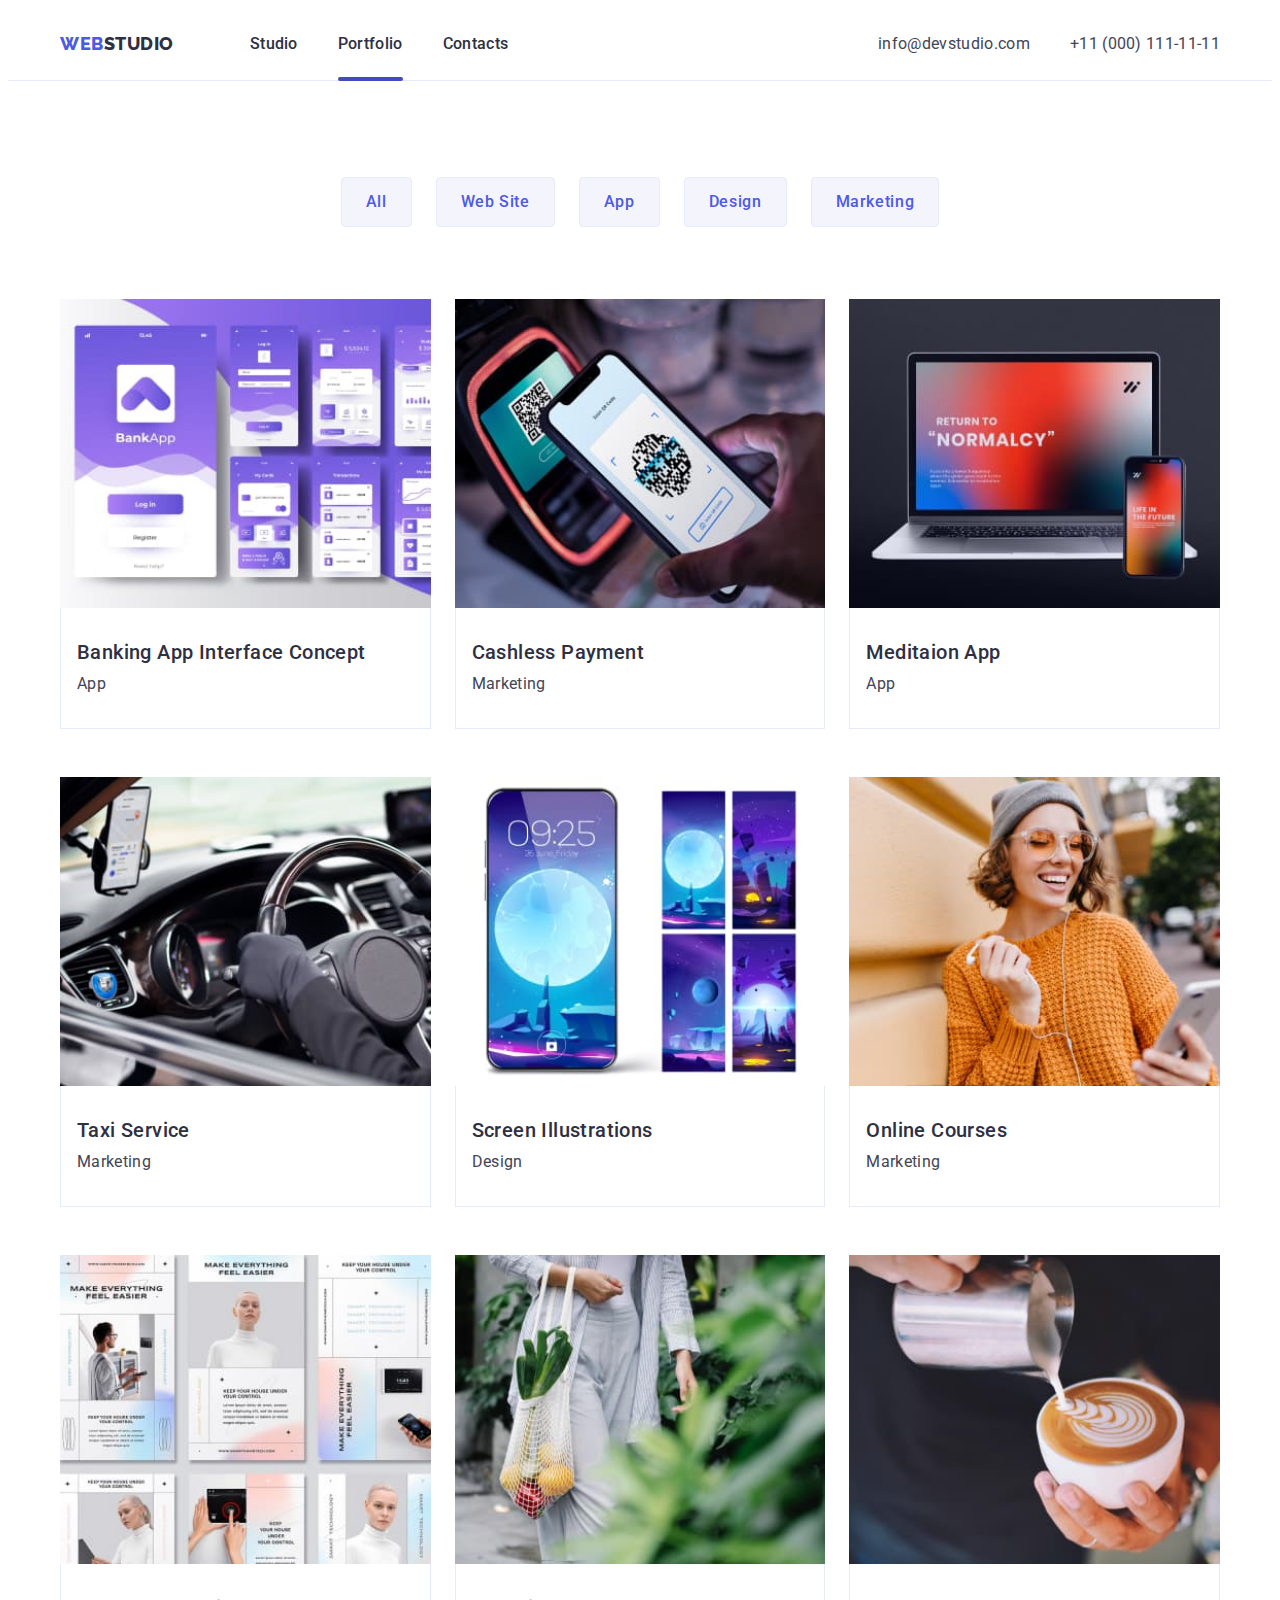
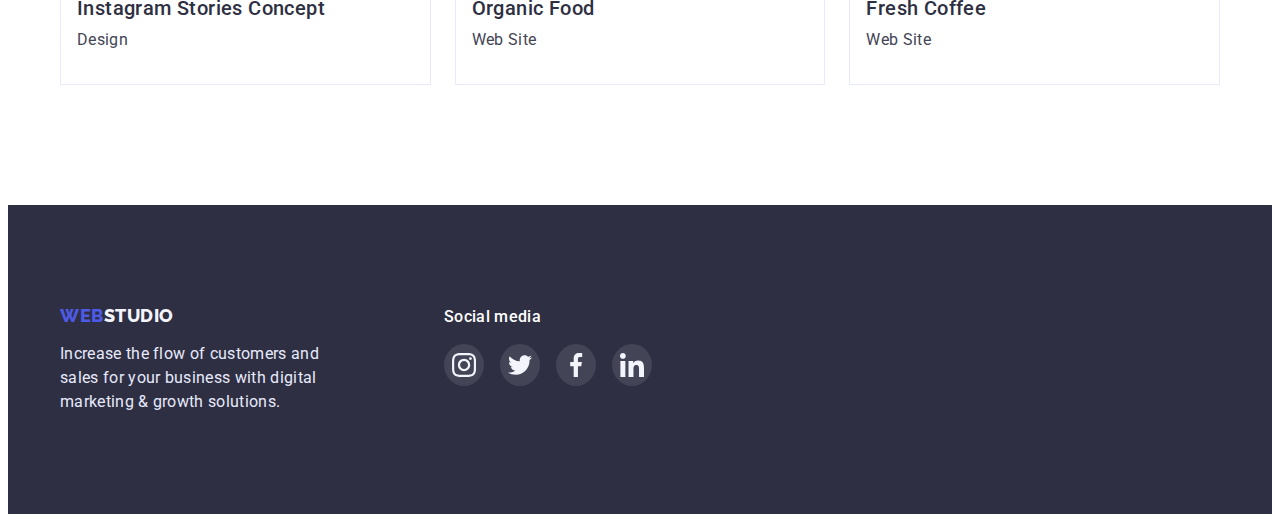
==== portfolio.html @ 78f566f3 "1" ====
<!DOCTYPE html>
<html lang="en">

<head>
    <meta charset="UTF-8">
    <meta http-equiv="X-UA-Compatible" content="IE=edge">
    <meta name="viewport" content="width=device-width, initial-scale=1.0">
    <title>WebStudio</title>
    <link rel="stylesheet" href="https://cdnjs.cloudflare.com/ajax/libs/modern-normalize/1.1.0/modern-normalize.min.css" integrity="sha512-wpPYUAdjBVSE4KJnH1VR1HeZfpl1ub8YT/NKx4PuQ5NmX2tKuGu6U/JRp5y+Y8XG2tV+wKQpNHVUX03MfMFn9Q==" crossorigin="anonymous" referrerpolicy="no-referrer"/>
    <link rel="preconnect" href="https://fonts.googleapis.com">
    <link rel="preconnect" href="https://fonts.gstatic.com" crossorigin>
    <link href="https://fonts.googleapis.com/css2?family=Raleway:wght@800&family=Roboto:wght@400;500;700&display=swap"
        rel="stylesheet">
        <link rel="stylesheet" href="./css/styles.css">
</head>
<body>
<header class="header">
    <div class="container header-container">
        <nav class="header-nav">
            <a href="./index.html" class="logo-link link">
                <span class="logo">Web</span>Studio</a>
            <ul class="list header-list">
                <li class="header-item"><a href="./index.html" class="header-link link">Studio</a></li>
                <li class="header-item header-item-curent"><a href="./portfolio.html" class="header-link link">Portfolio</a></li>
                <li class="header-item"><a href="" class="header-link link">Contacts</a></li>
            </ul>
        </nav>
        <address>
            <ul class="list header-list">
                <li class="header-address"><a href="mailto:info@devstudio.com"
                        class="header-address-link mail link">info@devstudio.com</a></li>
                <li class="header-address"><a href="tel:+110001111111" class="header-address-link link ">+11 (000)
                        111-11-11</a></li>
            </ul>
        </address>
    </div>
</header>
<main>
    <!-- Hero filters -->
    <section class="filter-section">
        <div class="container">
            <h1 class="visually-hiden">hidden text</h1>
            <ul class="list filter-list">
                <li><button type="button" class="btn-item button">All</button></li>
                <li><button type="button" class="btn-item button">Web Site</button></li>
                <li><button type="button" class="btn-item button">App</button></li>
                <li><button type="button" class="btn-item button">Design</button></li>
                <li><button type="button" class="btn-item button">Marketing</button></li>
                   </ul>
                   <ul class="list-row"> 
                     <li class="cards-row">
                        <a href="" class="cards-row-interactive link"> 
                        <div class="cards-row-img">
                        <img class="no-gap-card" src="./images/Row1.jpg" alt="banking app" width="360">
                        <p class="overlay text">14 Stylish and User-Friendly App Design Concepts · Task Manager App · Calorie Tracker App · Exotic Fruit Ecommerce App ·
                        Cloud Storage App</p>
                        </div>
                        <div class="cards-text">
                            <h2 class="subtitle subtitle-row">Banking App Interface Concept</h2>
                            <p class="text row-text">App</p>
                        </div>
                        </a>
                    </li>
                    <li class="cards-row">
                        <a href="" class="cards-row-interactive link">
                        <div class="cards-row-img">
                        <img  class="no-gap-card" src="./images/Row2.jpg" alt="payment function" width="360">
                        <p class="overlay text">14 Stylish and User-Friendly App Design Concepts · Task Manager App · Calorie Tracker App ·
                            Exotic Fruit Ecommerce App ·
                            Cloud Storage App</p>
                        </div>
                        <div class="cards-text">
                            <h2 class="subtitle subtitle-row">Cashless Payment</h2>
                            <p class="text row-text">Marketing</p>
                        </div>
                        </a>
                    </li>
                    <li class="cards-row">
                        <a href="" class="cards-row-interactive link">
                        <div class="cards-row-img">
                        <img class="no-gap-card" src="./images/Row3.jpg" alt="meditaion on device" width="360">
                        <p class="overlay text">14 Stylish and User-Friendly App Design Concepts · Task Manager App · Calorie Tracker App ·
                            Exotic Fruit Ecommerce App ·
                            Cloud Storage App</p>
                        </div>
                        <div class="cards-text">
                            <h2 class="subtitle subtitle-row">Meditaion App</h2>
                            <p class="text row-text">App</p>
                        </div>
                        </a>
                    </li>
                             <li class="cards-row">
                            <a href="" class="cards-row-interactive link">
                            <div class="cards-row-img">
                            <img class="no-gap-card" src="./images/second-row-1.jpg" alt="taxi service" width="360">
                            <p class="overlay text">14 Stylish and User-Friendly App Design Concepts · Task Manager App · Calorie Tracker App ·
                                Exotic Fruit Ecommerce App ·
                                Cloud Storage App</p>
                            </div>
                            <div class="cards-text">
                                <h2 class="subtitle subtitle-row">Taxi Service</h2>
                                <p class="text row-text">Marketing</p>
                            </div>
                            </a>
                        </li>
                        <li class="cards-row">
                            <a href="" class="cards-row-interactive link">
                            <div class="cards-row-img">
                            <img class="no-gap-card" src="./images/second-row-2.jpg" alt="screenshot" width="360">
                            <p class="overlay text">14 Stylish and User-Friendly App Design Concepts · Task Manager App · Calorie Tracker App ·
                            Exotic Fruit Ecommerce App ·
                            Cloud Storage App</p>
                            </div>
                            <div class="cards-text">
                                <h2 class="subtitle subtitle-row">Screen Illustrations</h2>
                                <p class="text row-text">Design</p>
                            </div>
                            </a>
                        </li>
                        <li class="cards-row">
                            <a href="" class="cards-row-interactive link">
                            <div class="cards-row-img">
                            <img class="no-gap-card" src="./images/second-row-3.jpg" alt="happy woman" width="360">
                            <p class="overlay text">14 Stylish and User-Friendly App Design Concepts · Task Manager App · Calorie Tracker App ·
                                Exotic Fruit Ecommerce App ·
                                Cloud Storage App</p>
                            </div>
                            <div class="cards-text">
                                <h2 class="subtitle subtitle-row">Online Courses</h2>
                                <p class="text row-text">Marketing</p>
                            </div>
                            </a>
                        </li>
                        <li class="cards-row">
                            <a href="" class="cards-row-interactive link">
                            <div class="cards-row-img">
                            <img class="no-gap-card" src="./images/third-row-1.jpg" alt="instagram stories" width="360">
                            <p class="overlay text">14 Stylish and User-Friendly App Design Concepts · Task Manager App · Calorie Tracker App ·
                                Exotic Fruit Ecommerce App ·
                                Cloud Storage App</p>
                            </div>
                            <div class="cards-text">
                                <h2 class="subtitle subtitle-row">Instagram Stories Concept</h2>
                                <p class="text row-text">Design</p>
                            </div>
                            </a>
                        </li>
                        <li class="cards-row">
                            <a href="" class="cards-row-interactive link">
                            <div class="cards-row-img">
                            <img class="no-gap-card" src="./images/third-row-2.jpg" alt="bag with fruits" width="360">
                            <p class="overlay text">14 Stylish and User-Friendly App Design Concepts · Task Manager App · Calorie Tracker App ·
                                Exotic Fruit Ecommerce App ·
                                Cloud Storage App</p>
                            </div>
                            <div class="cards-text">
                                <h2 class="subtitle subtitle-row">Organic Food</h2>
                                <p class="text row-text">Web Site</p>
                            </div>
                            </a>
                        </li>
                        <li class="cards-row">
                            <a href="" class="cards-row-interactive link">
                            <div class="cards-row-img">
                            <img class="no-gap-card" src="./images/third-row-3.jpg" alt="cappuccino" width="360">
                            <p class="overlay text">14 Stylish and User-Friendly App Design Concepts · Task Manager App · Calorie Tracker App ·
                                Exotic Fruit Ecommerce App ·
                                Cloud Storage App</p>
                            </div>
                            <div class="cards-text">
                                <h2 class="subtitle subtitle-row">Fresh Coffee</h2>
                                <p class="text row-text">Web Site</p>
                            </div>
                            </a>
                        </li>
                    </ul>
                </div>
        </div>
    </section>

</main>
<footer class="footer">
    <div class=" container footer-container">
        <div class="footer-info">
            <a href="./index.html" class="logo-link-footer link">
                <span class="logo">Web</span>Studio</a>
            <p class="footer-text">Increase the flow of customers and sales for your business with digital marketing &
                growth solutions.</p>
        </div>
        <div class="footer-social">
            <p class="footer-text-social">Social media</p>
            <ul class="footer-social-item">
                <li class="footer-social-list list">
                    <a href="" class="footer-social-link link">
                        <svg class="footer-icons" width="24" height="24">
                            <use href="./images/sprite.svg.svg#icon-instagram"></use>
                        </svg>
                    </a>
                </li>
                <li class="footer-social-list list">
                    <a href="" class="footer-social-link link">
                        <svg class="footer-icons" width="24" height="24">
                            <use href="./images/sprite.svg.svg#icon-twitter"></use>
                        </svg>
                    </a>
                </li>
                <li class="footer-social-list list">
                    <a href="" class="footer-social-link link">
                        <svg class="footer-icons" width="24" height="24">
                            <use href="./images/sprite.svg.svg#icon-facebook"></use>
                        </svg>
                    </a>
                </li>
                <li class="footer-social-list list">
                    <a href="" class="footer-social-link link">
                        <svg class="footer-icons" width="24" height="24">
                            <use href="./images/sprite.svg.svg#icon-linkedin"></use>
                        </svg>
                    </a>
                </li>
            </ul>
        </div>
    </div>
</footer>
</body>
</html>
---- css/styles.css ----
h1, h2, h3, h4, p, ul {
    margin: 0;
    padding: 0%;
}

body {
    font-family: 'Roboto', sans-serif;
}
.link {
    text-decoration: none;
}

.list {
    list-style: none;
}

.container {
    width: 1160px;
    margin: 0 auto;
    padding-left: 16px;
    padding-right: 16px;
    
}
.header {
    border-bottom: 1px solid #E7E9FC;
    padding: 24px 0;
    
}
.header-nav {
    display: flex;
    margin-right: auto;
}
.header-list {
    display: flex;
    gap: 40px;
}
.header-link {
    font-weight: 500;
    font-size: 16px;
    line-height: 1.5;
    letter-spacing: 0.02em;
    color: #2E2F42; 
    padding: 24px 0;
    transition: color 250ms cubic-bezier(0.4, 0, 0.2, 1);
}

.logo {
    font-family: 'Raleway';
    font-weight: 800;
    font-size: 18px;
    line-height: 1.17;
    display: flex;
    align-items: center;
    letter-spacing: 0.03em;
    text-transform: uppercase;
    color: #4D5AE5;
}

.logo-link {
    font-family: 'Raleway';
    font-style: normal;
    font-weight: 800;
    font-size: 18px;
    line-height: 1.17;
    display: flex;
    align-items: center;
    letter-spacing: 0.03em;
    text-transform: uppercase;
    color: #2E2F42;
    margin-right: 76px;
}
.header-address-link {
    font-style: normal;    
    font-weight: 400;
    font-size: 16px;
    line-height: 1.5;
    letter-spacing: 0.02em;
    color: #434455;
 transition: color 250ms cubic-bezier(0.4, 0, 0.2, 1);   
}

.header-link:hover, .header-link:focus {
    color: #404BBF;
}

.header-address-link:focus, .header-address-link:hover {
    color: #404BBF;
}

.header-container {
    display: flex;
    align-items: center;
}
.header-item { 
 position: relative;
}

.header-item-curent::after {
    content: '';
    display: block;
    width: 100%;
    height: 4px;
    background-color: #404BBF;
    border-radius: 2px;
    margin: 0 auto;
    position: absolute;
    left: 0;
    bottom: -1px;
    transform: translateY(24px);
}


.hero {
    padding: 188px 0px; 
    background-image: linear-gradient(rgba(46, 47, 66, 0.7), rgba(46, 47, 66, 0.7)), url(../images/hero/background-hero-main-img.jpg);
    background-size: cover;
    background-repeat: no-repeat;
    max-width: 1440px;
    background-color: #2E2F42;
    margin: auto;
}  

.hero-title {
    width: 496px;
    font-weight: 700;
    font-size: 56px;
    line-height: 1.07;
    text-align: center;
    letter-spacing: 0.02em;
    color: #FFFFFF;
    margin: auto;
}

.hero-button {
    font-family: 'Roboto';
    font-style: normal;
    font-weight: 500;
    font-size: 16px;
    line-height: 1.5;
    letter-spacing: 0.04em;
    color: #FFFFFF;
    background: #4D5AE5;
    border-radius: 4px;
    padding: 16px 32px;
    display: block;
    margin: 48px auto 0;
    border: none;
 transition: background 250ms cubic-bezier(0.4, 0, 0.2, 1);
}

.hero-button:hover, .hero-button:focus {
    background: #404BBF;
}
.about {
    padding: 120px 0 60px 0;
}
.list-about {
    display: flex;
    gap: 24px;
    list-style: none;
}
.about-item {
   flex-basis: calc((100% - 24px) / 4); 
}
.about-text {
    margin-top: 8px;
}

.subtitle {
    font-weight: 500;
    font-size: 20px;
    line-height: 1.2;
    letter-spacing: 0.02em;
    color: #2E2F42;
}

.text {
    font-weight: 400;
    font-size: 16px;
    line-height: 1.5;
    letter-spacing: 0.02em;
    color: #434455;
}
.title {
    font-weight: 700;
    font-size: 36px;
    line-height: 1.11;
    text-align: center;
    letter-spacing: 0.02em;
    color: #2E2F42; 
}
.benefit-icons {
    background-color: #F4F4FD;
    border-radius: 4px;
    padding: 24px 0;
    display: flex;
        justify-content: center;
        align-items: center;
}
.subtitle-about {
    margin-top: 8px;
}
.work {
    padding: 60px 0 120px 0;
}

.work-list {
    margin-top: 72px;
    display: flex;
    gap: 24px;

}

.no-gap {
    display: block;
}
.team {
    background: #F4F4FD;
    padding-top: 120px;
    padding-bottom: 120px;
}
.team-list {
    margin-top: 72px;
    display: flex;
    gap: 24px;
}
.subtitle-team {
    text-align: center;
}
.text-team {
    margin-top: 8px;
    text-align: center;
}
.cards-team {
  
 margin-right: 0;
 background-color:#FFFFFF;
 border-radius: 0px 0px 4px 4px; 
 box-shadow: 0px 1px 6px rgba(46, 47, 66, 0.08), 0px 1px 1px rgba(46, 47, 66, 0.16), 0px 2px 1px rgba(46, 47, 66, 0.08);
}
.cards-team-info {
    padding: 32px 0 32px 0;
}
.social-link-list {
    display: flex;
    justify-content: center;
    align-items: center;
    width: 40px;
    height: 40px;
    border-radius: 50%;
    background-color: #4D5AE5;
transition: background-color 250ms cubic-bezier(0.4, 0, 0.2, 1);
}
.social-link-list:hover, .social-link-list:focus {
    background-color: #404BBF;
}
.social-item {
    display: flex;
    justify-content: space-evenly;
    margin-top: 8px;
}
.customer {
    padding: 130px 0 120px 0;
}
.custom-item {
    margin-top: 72px;
    display: flex;
    gap: 24px;
}
.customer-list {
    width: 168px;
    height: 88px;
}

.customer-link {
display: flex;
justify-content: center;
align-items: center;
width: 100%;
height: 100%;
    border: 1px solid #8E8F99;
    border-radius: 4px; 
fill: #8E8F99;
transition: border 250ms cubic-bezier(0.4, 0, 0.2, 1), fill 250ms cubic-bezier(0.4, 0, 0.2, 1);
}

.customer-link:hover, .customer-link:focus {
    border: 1px solid #404BBF;
}
.customer-link:hover, .customer-link:focus {
   fill: #404BBF; 
  
 }  

.footer {
    background: #2E2F42;
    padding: 100px 0;
}
.footer-container {
    display: flex;
    gap: 120px;
}
.footer-info {
max-width: 264px;


}
.logo-link-footer {
    font-family: 'Raleway';
    font-style: normal;
    font-weight: 800;
    font-size: 18px;
    line-height: 1.17;
    display: flex;
    align-items: center;
    letter-spacing: 0.03em;
    text-transform: uppercase;
    color: #F4F4FD;
}

.footer-text {
    font-weight: 400;
    font-size: 16px;
    line-height: 1.5;
    letter-spacing: 0.02em;
    color: #E7E9FC;
    margin-top: 16px;
}
.footer-social-link {
display: flex;
justify-content: center;
align-items: center;
width: 100%;
height: 100%;
border: 1px solid transparent;
border-radius: 50%;
background-color: rgba(255, 255, 255, 0.1);
transition: background-color 250ms cubic-bezier(0.4, 0, 0.2, 1);
}
.footer-text-social {
    font-weight: 500;
    font-size: 16px;
    line-height: 1.5;
    letter-spacing: 0.02em;
    color: #FFFFFF;
}
.footer-social-list {
    display: flex;
    justify-content: center;
    align-items: center;
    width: 40px;
    height: 40px;
}
.footer-social-link:focus, .footer-social-link:hover {
    background-color: #31D0AA;
}
.footer-social-item {
    display: flex;
    margin-top: 16px;
    gap: 16px;  
}



/* Portfolio */
.filter-section {
    padding: 96px 0 120px 0;
}
.filter-list {
    gap: 24px;
    display: flex;
    justify-content: center;
    
}
.item-app .container {
    margin-bottom: 38px;
    
}
.item-app-next .container {
    margin-bottom: 48px;
}
.list-row {
    margin-top: 72px;
    display: flex;
    column-gap: 24px;
    row-gap: 48px;
    flex-wrap: wrap;
    list-style: none;
    
}
.cards-row {
    width: calc((100% - 48px) / 3);
    box-sizing: border-box;
    background-color: #FFFFFF;
    row-gap: 48px;
}
.no-gap-card {
    display: block;
    width: 100%;
    height: auto;
    flex-wrap: wrap; 
}
.cards-row-img {
position: relative;
overflow: hidden;
}
.overlay {
position: absolute;
left: 0;
top: 0;
width: 100%;
height: 100%;
padding-top: 40px;
padding-left: 32px;
padding-right: 32px;
padding-bottom: 40px;
color:  #F4F4FD;
background-color:  #4D5AE5;
overflow-y: auto;

transform: translate(0, 100%);
transition: transform 250ms cubic-bezier(0.4, 0, 0.2, 1);
}

.cards-row-interactive:focus .overlay,
.cards-row-interactive:hover .overlay {
transform: translate(0 ,0);
}

.btn-item {
    font-family: 'Roboto';
    font-style: normal;
    font-weight: 500;
    font-size: 16px;
    line-height: 1.5;
    text-align: center;
    letter-spacing: 0.04em;
    color: #4D5AE5;
    background: #F4F4FD;
    border-radius: 4px;
    padding: 12px 24px;
    border: 1px solid #E7E9FC;
    border-radius: 4px;
    transition: color 250ms cubic-bezier(0.4, 0, 0.2, 1), background 250ms cubic-bezier(0.4, 0, 0.2, 1), box-shadow 250ms cubic-bezier(0.4, 0, 0.2, 1), border 250ms cubic-bezier(0.4, 0, 0.2, 1);
}
.btn-item:hover, .btn-item:focus {
    color: #FFFFFF;
    background: #404BBF;
    box-shadow: 0px 3px 1px rgba(0, 0, 0, 0.1), 0px 2px 1px rgba(0, 0, 0, 0.08), 0px 2px 2px rgba(0, 0, 0, 0.12);
    border: 1px solid #404BBF;
}

.button {
    cursor: pointer;
}
.visually-hiden {
display: none;
}
.row-text {
    margin-top: 8px;
}

.cards-text {
    border: 1px solid #E7E9FC;
    border-top: none;
    padding-bottom: 32px;
    padding-left: 16px;
    padding-top: 32px;      
}
.cards-row-interactive {
    display: block;
transition: box-shadow 250ms cubic-bezier(0.4, 0, 0.2, 1)
}
.cards-row-interactive:hover, .cards-row-interactive:focus {
    box-shadow: 0px 1px 6px rgba(46, 47, 66, 0.08), 0px 1px 1px rgba(46, 47, 66, 0.16), 0px 2px 1px rgba(46, 47, 66, 0.08);
}
.footer-portfolio {
    margin-top: 120px;
}


/* Modal window */
.backdrop {
  position: fixed;
  top: 0;
  left: 0;
  width: 100%;
  height: 100%;
  background-color:rgba(46, 47, 66, 0.4);
  z-index: 1000;
 transition: opacity 250ms cubic-bezier(0.4, 0, 0.2, 1), visibility 250ms cubic-bezier(0.4, 0, 0.2, 1), transform 250ms cubic-bezier(0.4, 0, 0.2, 1);
}

.backdrop-modal {
    position: absolute;
    left: 50%;
    top: 50%;
    transform: translate(-50%, -50%);
    width: 408px;
    height: 576px;
    background-color: #FCFCFC;
    box-shadow: 0px 1px 1px rgba(0, 0, 0, 0.14), 0px 1px 3px rgba(0, 0, 0, 0.12), 0px 2px 1px rgba(0, 0, 0, 0.2);
    border-radius: 4px;
}
.modal-button-close {
    position: absolute;
    top: 23px;
    right: 24px;
    width: 24px;
    height: 24px;
    border-radius: 50%;
    background-color: #E7E9FC;
    border: 1px solid rgba(0, 0, 0, 0.1);
    padding: 0;
    display: flex;
    justify-content: center;
    align-items: center;
    cursor: pointer;
    fill: #2E2F42;
 transition: background-color 250ms cubic-bezier(0.4, 0, 0.2, 1);
 transition: fill 250ms cubic-bezier(0.4, 0, 0.2, 1);
}

.modal-button-close:hover, .modal-button-close:focus {
background-color: #404BBF;
fill: #FFFFFF;

}
.backdrop.is-hidden {
    opacity: 0;
    visibility: hidden;
    pointer-events: none;
    transform: opacity;
}
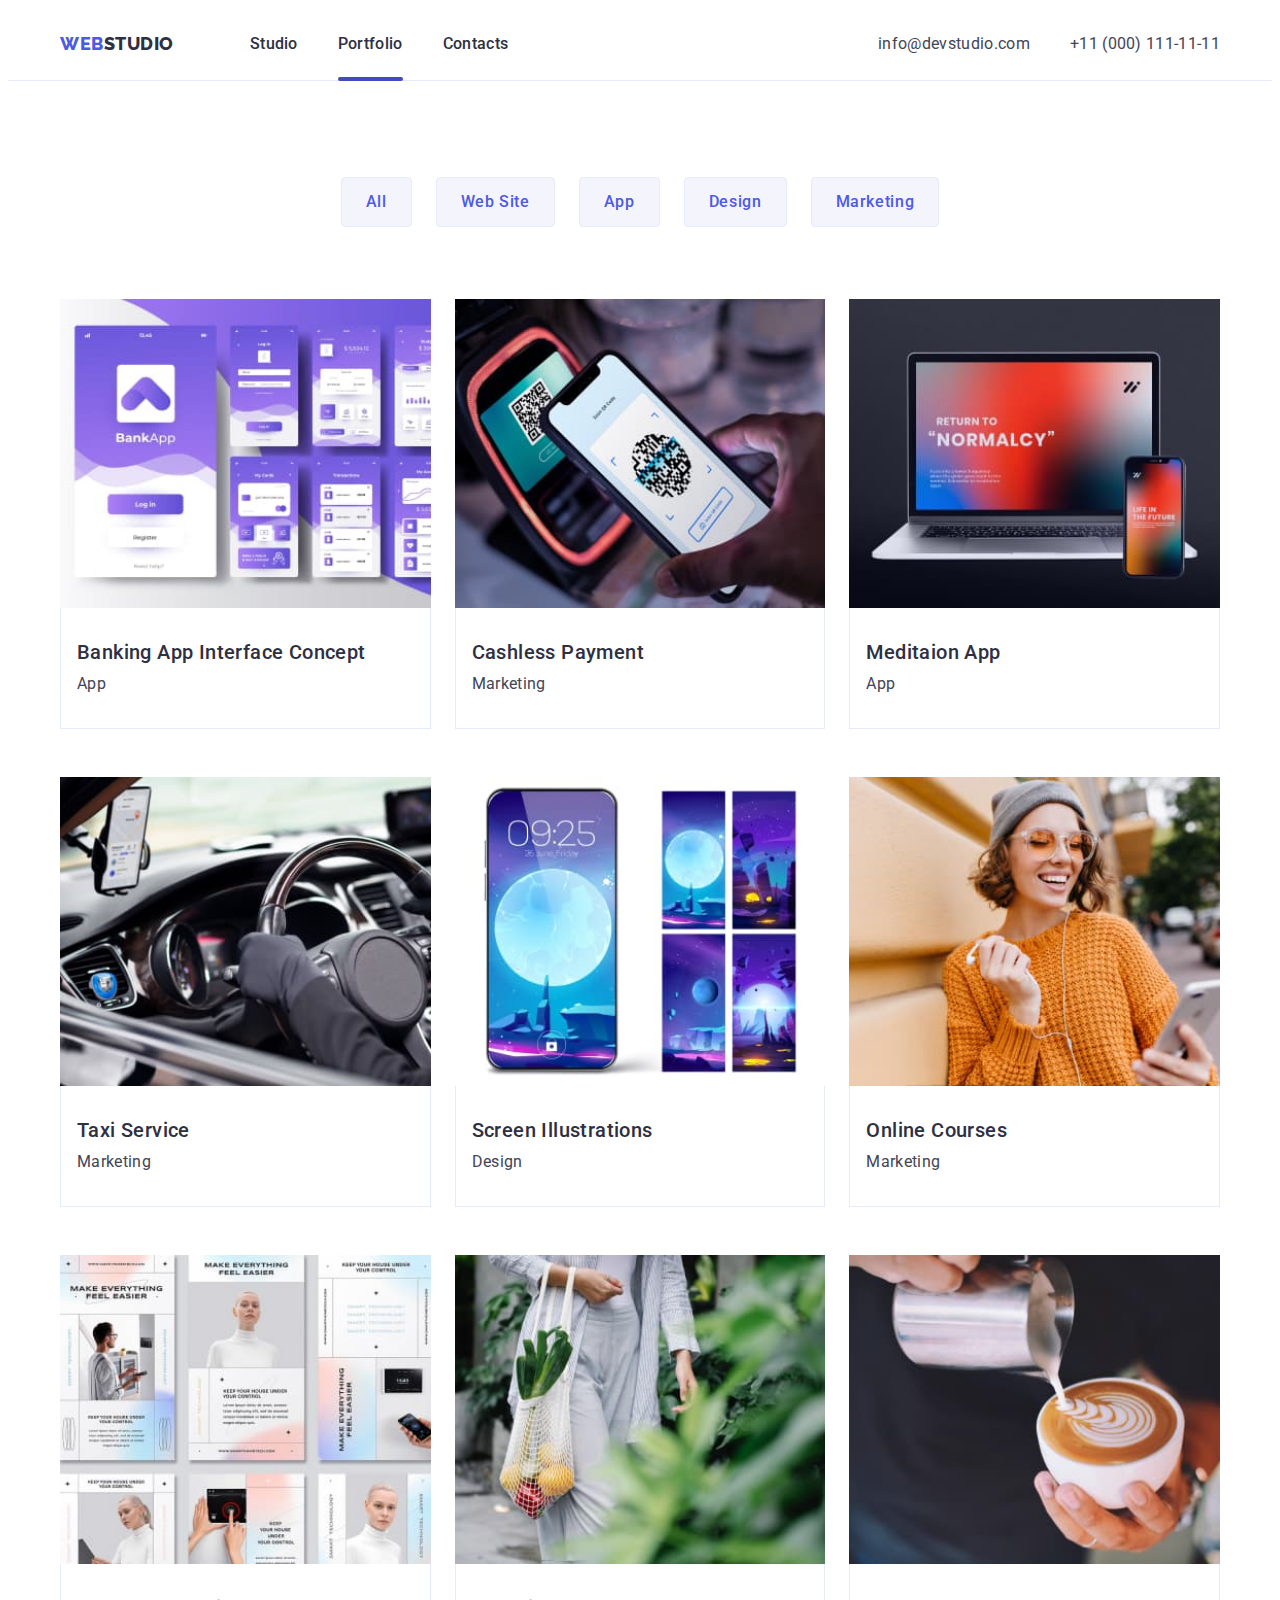
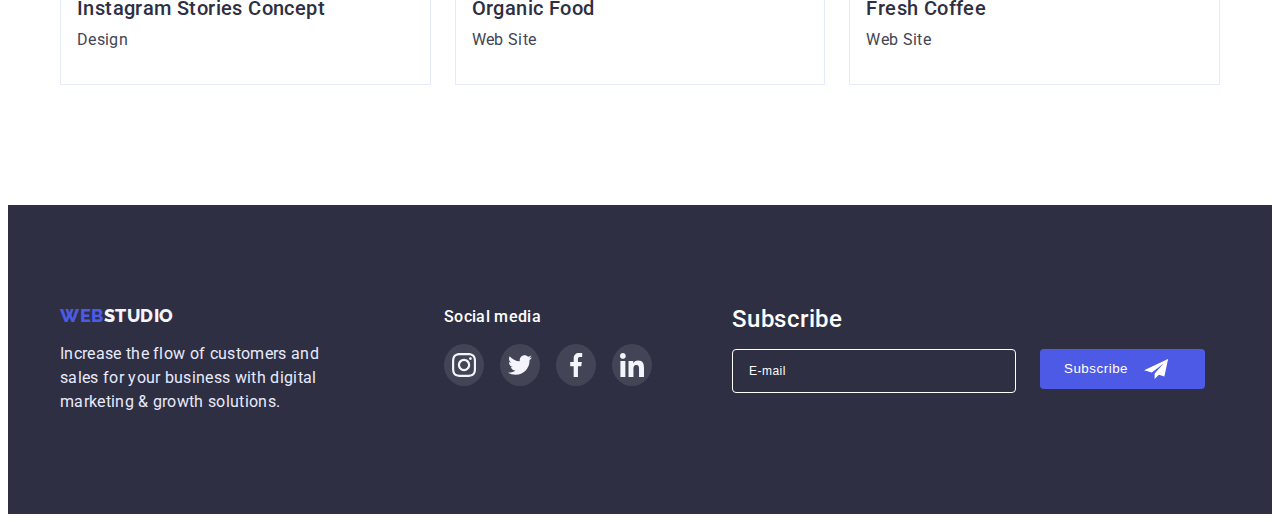
==== commit b3c375a5: "hw6" ====
--- a/portfolio.html
+++ b/portfolio.html
@@ -220,6 +220,21 @@
                 </li>
             </ul>
         </div>
+        <div class="footer-subscribe-field">
+            <h2 class="footer-subscribe-text">Subscribe</h2>
+            <form class="footer-subscribe-form">
+                <div class="footer-subscribe-wrapper">
+                    <input type="email" name="email_subscribe" class="footer-subscribe-input" placeholder="E-mail"
+                        pattern="[a-z0-9._%+-]+@[a-z0-9.-]+\.[a-z]{2,4}$" />
+                    <button type="submit" class="subsribe-btn">
+                        Subscribe
+                        <svg class="footer-subscribe-icon" width="24px" height="20px">
+                            <use href="./images/sprite.svg.svg#icon-telegram-subscr"></use>
+                        </svg>
+                    </button>
+                </div>
+            </form>
+        </div>
     </div>
 </footer>
 </body>
--- a/css/styles.css
+++ b/css/styles.css
@@ -290,7 +290,6 @@
 }
 .customer-link:hover, .customer-link:focus {
    fill: #404BBF; 
-  
  }  
 
 .footer {
@@ -299,12 +298,13 @@
 }
 .footer-container {
     display: flex;
-    gap: 120px;
 }
 .footer-info {
 max-width: 264px;
-
-
+margin-right: 120px;
+}
+.footer-social {
+    margin-right: 80px;
 }
 .logo-link-footer {
     font-family: 'Raleway';
@@ -359,6 +359,80 @@
     display: flex;
     margin-top: 16px;
     gap: 16px;  
+}
+
+.footer-subscribe-field {
+    display: flex;
+    flex-direction: column;
+}
+
+.footer-subscribe-wrapper {
+    display: flex;
+}
+
+.footer-subscribe-form {
+    display: flex;
+    margin-top: 16px;
+}
+
+.subsribe-btn {
+    margin-left: 24px;
+    width: 165px;
+    height: 40px;
+    display: flex;
+    align-items: center;
+    padding-left: 24px;
+    background-color: #4D5AE5;
+    border-radius: 4px;
+    font-weight: 500;
+    text-align: center;
+    letter-spacing: 0.04em;
+    color: #FFFFFF;
+    border: none;
+    cursor: pointer;
+    transition: background-color 250ms cubic-bezier(0.4, 0, 0.2, 1)
+}
+
+.subsribe-btn:hover,
+.subsribe-btn:focus {
+    background-color: #404BBF;
+}
+
+.footer-subscribe-icon {
+    fill: #FFFFFF;
+    margin-left: 16px;
+}
+
+.footer-subscribe-input {
+    width: 264px;
+    height: 40px;
+    padding-left: 16px;
+    background-color: #2E2F42;
+    border: 1px solid #FFFFFF;
+    border-radius: 4px;
+    color: #FFFFFF;
+}
+
+.footer-subscribe-input:-webkit-autofill {
+    -webkit-box-shadow: inset 0 0 0 50px #2E2F42;
+    ;
+    -webkit-text-fill-color: #404BBF;
+}
+
+.footer-subscribe-input::placeholder {
+    color: #FFFFFF;
+    font-size: 12px;
+    line-height: 2;
+    display: flex;
+    align-items: center;
+    justify-content: center;
+    letter-spacing: 0.04em;
+}
+
+.footer-subscribe-text {
+    font-weight: 500;
+    letter-spacing: 0.02em;
+    color: #FFFFFF;
 }
 
 
@@ -475,6 +549,7 @@
 .cards-row-interactive:hover, .cards-row-interactive:focus {
     box-shadow: 0px 1px 6px rgba(46, 47, 66, 0.08), 0px 1px 1px rgba(46, 47, 66, 0.16), 0px 2px 1px rgba(46, 47, 66, 0.08);
 }
+
 .footer-portfolio {
     margin-top: 120px;
 }
@@ -498,10 +573,11 @@
     top: 50%;
     transform: translate(-50%, -50%);
     width: 408px;
-    height: 576px;
+    height: 584px;
     background-color: #FCFCFC;
     box-shadow: 0px 1px 1px rgba(0, 0, 0, 0.14), 0px 1px 3px rgba(0, 0, 0, 0.12), 0px 2px 1px rgba(0, 0, 0, 0.2);
     border-radius: 4px;
+    padding: 72px 24px 24px 24px;
 }
 .modal-button-close {
     position: absolute;
@@ -523,13 +599,158 @@
 }
 
 .modal-button-close:hover, .modal-button-close:focus {
-background-color: #404BBF;
-fill: #FFFFFF;
-
+    background-color: #404BBF;
+    fill: #FFFFFF;
 }
 .backdrop.is-hidden {
     opacity: 0;
     visibility: hidden;
     pointer-events: none;
     transform: opacity;
-}+}
+.modal-title {
+    font-family: 'Roboto';
+    font-style: normal;
+    font-weight: 500;
+    font-size: 16px;
+    line-height: 1.5;
+    text-align: center;
+    letter-spacing: 0.02em;
+    color: #2E2F42;
+    margin-bottom: 12px;
+}
+.modal-form {
+  display: flex;
+  flex-direction: column;
+}
+.modal-form-input {
+    width: 100%;
+    height: 40px;
+    border: 1px solid #2E2F42;
+    border-radius: 4px;
+    padding-left: 38px;
+    font-family: 'Roboto';
+    font-style: normal;
+    font-weight: 400;
+    font-size: 12px;
+    line-height: 1.17;
+    letter-spacing: 0.04em;
+    transition: border-color 250ms cubic-bezier(0.4, 0, 0.2, 1);
+}
+.modal-form-input-text {
+    display: block;
+    font-family: 'Roboto';
+    font-style: normal;
+    font-weight: 400;
+    font-size: 12px;
+    line-height: 1.17;
+    letter-spacing: 0.04em;
+    color: #8E8F99;
+    margin-bottom: 4px;
+}
+
+.modal-form-input-wrapper {
+    position: relative;
+}
+.modal-form-input-icon {
+position: absolute;
+top: 50%;
+left: 0;
+transform: translate(0, -50%);
+left: 19px;
+transition: fill 250ms cubic-bezier(0.4, 0, 0.2, 1);
+}
+.modal-form-input:focus {
+    outline: none;
+    border-color: #4D5AE5;
+}
+.modal-form-input:focus + .modal-form-input-icon {
+    fill: #4D5AE5;
+}
+
+.modal-form-field {
+    margin-bottom: 8px;
+}
+
+.modal-form-message {
+    font-family: 'Roboto';
+    font-style: normal;
+    font-weight: 400;
+    font-size: 12px;
+    line-height: 1.17;
+    letter-spacing: 0.04em;
+    resize: none;
+    width: 100%;
+    height: 120px;
+    padding: 8px 16px;
+    border: 1px solid #2E2F42;
+    border-radius: 4px;
+    transition: border-color 250ms cubic-bezier(0.4, 0, 0.2, 1);
+}
+
+.modal-form-message:focus {
+    outline: none;
+    border-color: #4D5AE5;
+}
+
+.modal-form-check-text {
+    font-family: 'Roboto';
+    font-style: normal;
+    font-weight: 400;
+    font-size: 12px;
+    line-height: 1.17;
+    letter-spacing: 0.04em;
+    color: #8E8F99;
+    display: flex;
+    align-items: center;
+    margin-bottom: 24px;
+}
+.modal-form-check-text::before {
+    content: " ";
+    display: block;
+    width: 16px;
+    height: 16px;
+    border: 1px solid #2E2F42;
+    border-radius: 2px;
+    cursor: pointer;
+    margin-right: 8px;
+}
+.modal-form-check:checked + .modal-form-check-text::before {
+    background: #404BBF;
+    background-image: url(../images/select-icon.svg);
+    background-repeat: no-repeat;
+    background-position: center;
+    background-size: 63%;
+    padding: 4px 3px 4px 3px;
+    outline: none;
+    border: 1px solid #404BBF;
+}
+.modal-form-check:focus + .modal-form-check-text::before {
+    outline: 1px solid #404BBF;
+    border: none
+}
+.modal-form-btn {
+ display: flex;
+    justify-content: center;
+    align-items: center;    
+}
+.modal-form-submit {
+    font-family: 'Roboto';
+    font-style: normal;
+    font-weight: 500;
+    font-size: 16px;
+    line-height: 1.5;
+    letter-spacing: 0.04em;
+    width: 169px;
+    height: 56px;
+    background: #4D5AE5;
+    color: #FFFFFF;
+    box-shadow: 0px 4px 4px rgba(0, 0, 0, 0.15);
+    border-radius: 4px;   
+    border: transparent; 
+    cursor: pointer;
+     transition: background 250ms cubic-bezier(0.4, 0, 0.2, 1);
+}
+.modal-form-submit:hover, .modal-form-submit:focus {
+background: #404BBF;
+}
